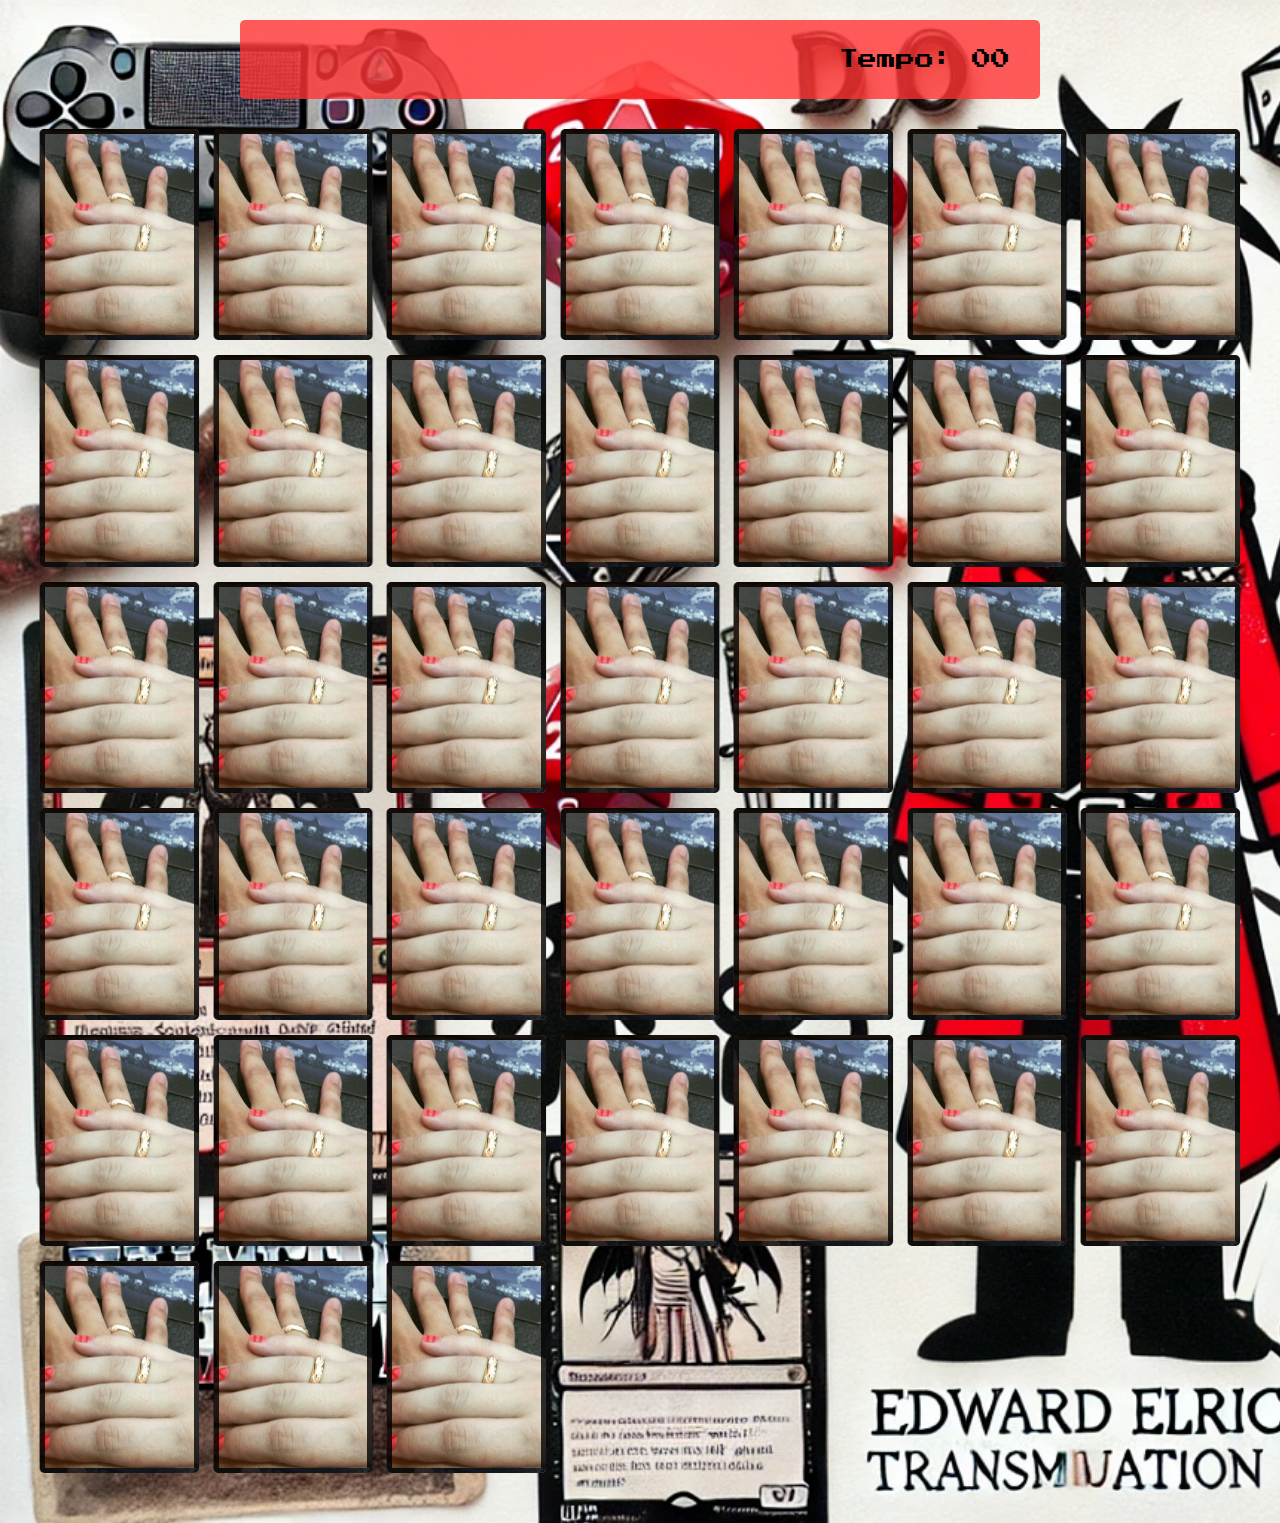
==== pages/game.html @ e7d8484b "." ====
<!DOCTYPE html>
<html lang="en">

<head>
  <meta charset="UTF-8">
  <meta name="viewport" content="width=device-width, initial-scale=1.0">
  <link rel="stylesheet" href="../css/reset.css">
  <link rel="stylesheet" href="../css/game.css">

  <script defer src="../js/game.js"></script>

  <title>Jogo da memória</title>
</head>

<body>

  <main>
    <header>
      <span class="player"></span>
      <span>Tempo: <span class="timer">00</span></span>
    </header>

    <div class="grid"></div>
  </main>

</body>

</html>
---- css/game.css ----
main {
  display: flex;
  flex-direction: column;
  width: 100%;
  background-image: url('../images/bg.jpg');
  background-size: cover;
  min-height: 100vh;
  align-items: center;
  justify-content: center;
  padding: 20px 20px 50px;
}

header {
  display: flex;
  align-items: center;
  justify-content: space-between;
  background-color: rgba(255, 51, 51, 0.8);
  font-size: 1.2em;
  width: 100%;
  max-width: 800px;
  padding: 30px;
  margin: 0 0 30px;
  border-radius: 5px;
}

.grid {
  display: grid;
  grid-template-columns: repeat(7, 1fr);
  gap: 15px;
  width: 100%;
  max-width: 1200px;
  margin: 0 auto;
}

.card {
  aspect-ratio: 3/4;
  width: 100%;
  border-radius: 5px;
  position: relative;
  transition: all 400ms ease;
  transform-style: preserve-3d;
  background-color: rgba(255, 255, 255, 0.8);
}

.face {
  width: 100%;
  height: 100%;
  position: absolute;
  background-size: cover;
  background-position: center;
  border: 5px solid rgba(0, 0, 0, 0.8);
  border-radius: 5px;
  transition: all 400ms ease;
}

.front {
  transform: rotateY(180deg);
}

.back {
  background-image: url('../images/back.png');
  backface-visibility: hidden;
}

.reveal-card {
  transform: rotateY(180deg);
}

.disabled-card {
  filter: saturate(0);
  opacity: 0.5;
}

@media screen and (max-width:920px) {
  .grid {
    grid-template-columns: repeat(5, 1fr);

  }
}
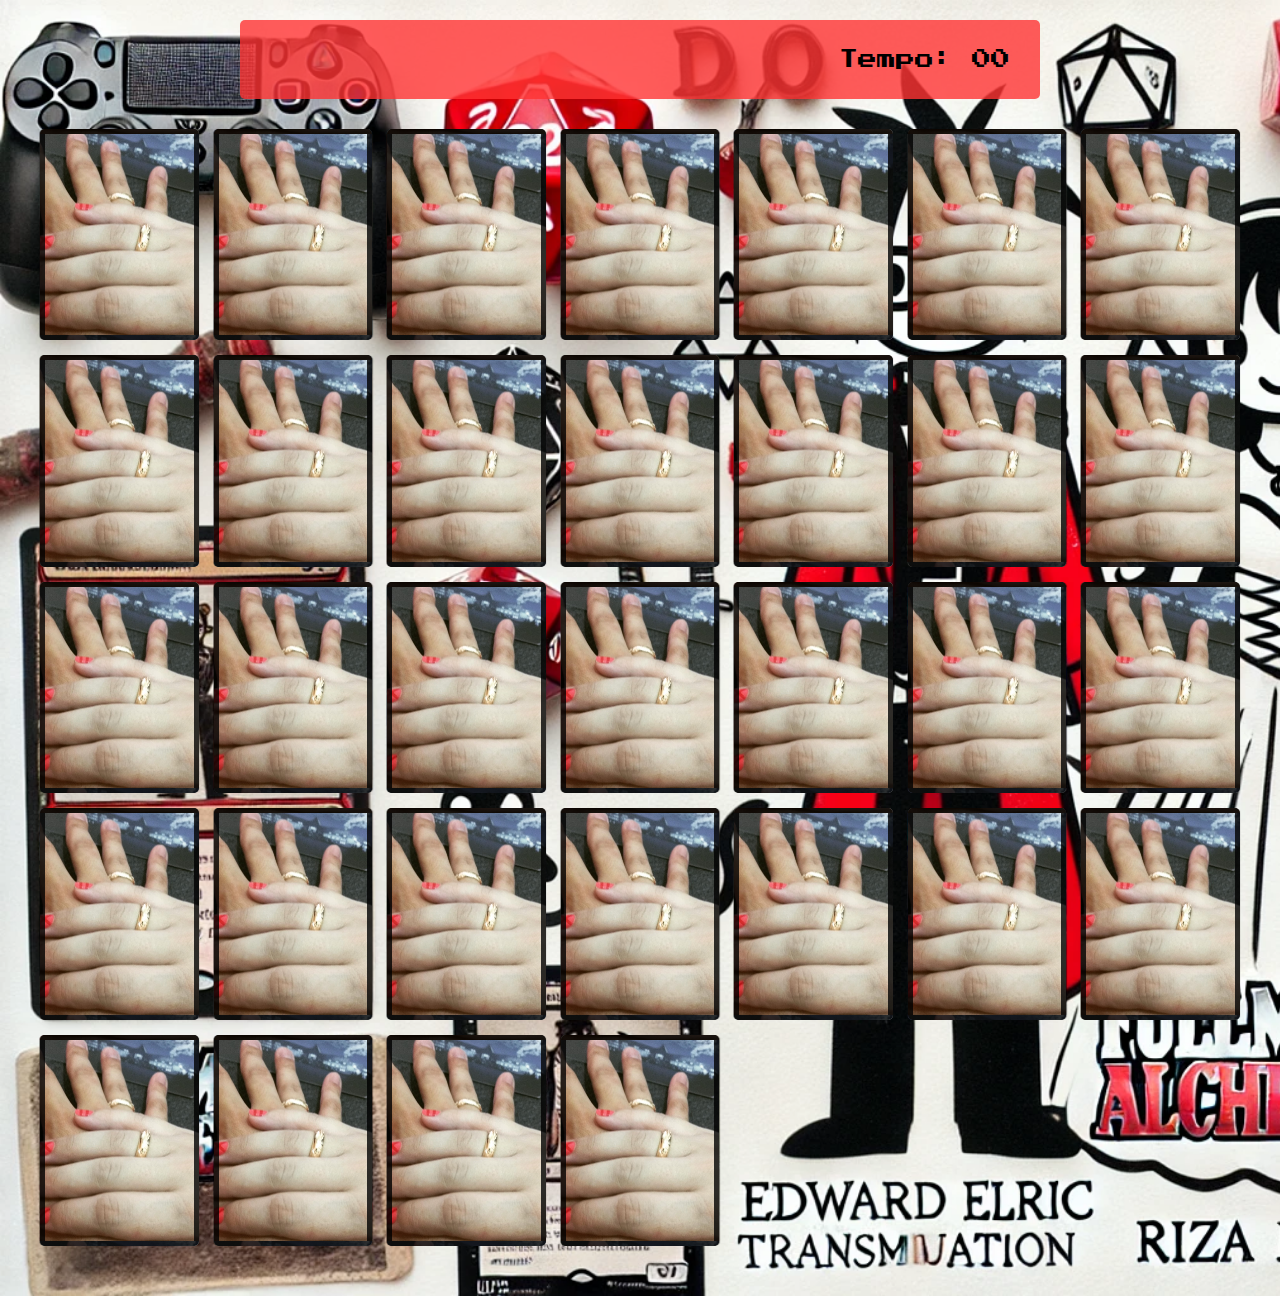
==== commit 4e158517: "." ====
--- a/pages/game.html
+++ b/pages/game.html
@@ -8,7 +8,7 @@
   <link rel="stylesheet" href="../css/game.css">
 
   <script defer src="../js/game.js"></script>
-
+  <link rel="shortcut icon" href="./images/brain.png" type="image/x-icon">
   <title>Jogo da memória</title>
 </head>
 
